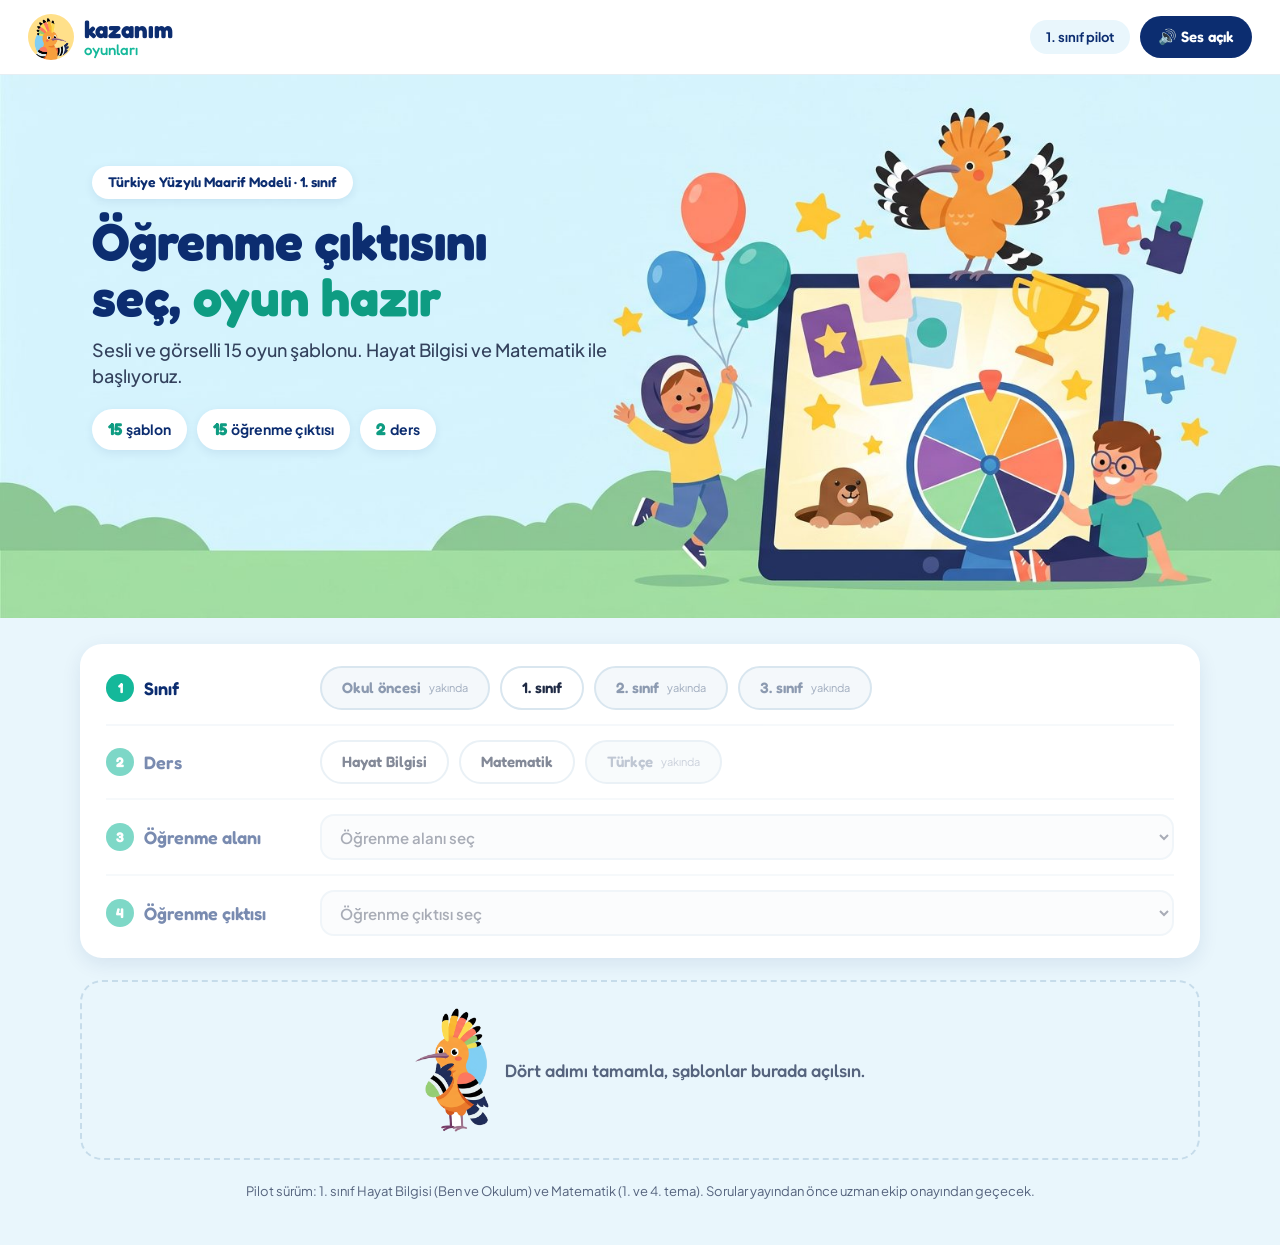
==== index.html @ e9b5f40d "Kazanım Oyunları: ilk sürüm (pilot) 1. sınıf Hayat Bilgisi ve Matematik, 15 oyun şablonu.  Co-Author" ====
<!DOCTYPE html>
<html lang="tr">
<head>
<meta charset="utf-8">
<meta name="viewport" content="width=device-width, initial-scale=1">
<title>Kazanım Oyunları</title>
<meta name="description" content="Türkiye Yüzyılı Maarif Modeli öğrenme çıktılarına göre sesli ve görselli ilkokul oyunları. Pilot sürüm.">
<link rel="preconnect" href="https://fonts.googleapis.com">
<link href="https://fonts.googleapis.com/css2?family=Fredoka:wght@500;600;700&family=Plus+Jakarta+Sans:wght@500;600;700&display=swap" rel="stylesheet">
<link rel="stylesheet" href="style.css">
</head>
<body>
<div id="app"></div>
<script src="assets.js"></script>
<script src="data.js"></script>
<script src="data-mat.js"></script>
<script src="data-extra.js"></script>
<script src="app.js"></script>
</body>
</html>
---- style.css ----
:root {
  /* Yerleşim: çivit mavisi kahraman bandı + dalga, üstüne binen beyaz seçim panosu, altında güneş sarısı oyun rafı.
     Oyun ekranı: her oyunun kendi çizilmiş sahnesi; kalın mürekkep çizgili, sert gölgeli karolar. */
  --ink: #1C1B4B;
  --indigo: #3B4BE8;
  --sun: #FFC933;
  --lime: #9BE14B;
  --coral: #FF5E5B;
  --teal: #12B5A6;
  --pink: #F45DA5;
  --orange: #FF9A2E;
  --skyb: #5CC8FF;
  --paper: #FFFDF6;
  --muted: #56557A;
  --ok: #2FB45A;
  --display: "Fredoka", "Baloo 2", "Trebuchet MS", sans-serif;
  --body: "Nunito", "Segoe UI", Roboto, Arial, sans-serif;
  --edge: 3px solid var(--ink);
  color-scheme: light;
}
* { box-sizing: border-box; }
html, body { height: 100%; margin: 0; }
body { background: var(--sun); color: var(--ink); font-family: var(--body); font-size: 17px; line-height: 1.45; -webkit-tap-highlight-color: transparent; }
#app { min-height: 100%; display: flex; flex-direction: column; }
button { font: inherit; color: inherit; cursor: pointer; border: 0; background: none; touch-action: manipulation; }
button:focus-visible, select:focus-visible { outline: 4px solid #fff; outline-offset: 2px; box-shadow: 0 0 0 8px var(--ink); }
h1, h2, h3 { font-family: var(--display); line-height: 1.1; margin: 0; text-wrap: balance; }
[hidden] { display: none !important; }

/* üst çubuk */
.top { display: flex; align-items: center; justify-content: space-between; gap: 12px; padding: 12px 20px; background: var(--indigo); color: #fff; flex-wrap: wrap; }
.brand { display: flex; align-items: center; gap: 10px; font-family: var(--display); font-weight: 700; font-size: 24px; }
.logo { display: grid; place-items: center; width: 42px; height: 42px; border-radius: 14px; background: var(--sun); color: var(--ink); font-size: 26px; border: var(--edge); box-shadow: var(--shadow); rotate: -6deg; }
.snd { background: #fff; color: var(--ink); padding: 8px 16px; border-radius: 999px; font-weight: 800; min-height: 44px; border: var(--edge); box-shadow: var(--shadow); }

/* kahraman bandı */
.hero { position: relative; background: var(--indigo); color: #fff; padding: 18px 20px 86px; display: flex; align-items: center; justify-content: center; gap: 28px; overflow: hidden;
  background-image: radial-gradient(circle at 8% 30%, rgba(255,255,255,.13) 0 26px, transparent 27px), radial-gradient(circle at 92% 22%, rgba(255,201,51,.5) 0 18px, transparent 19px), radial-gradient(circle at 78% 78%, rgba(155,225,75,.45) 0 12px, transparent 13px), radial-gradient(circle at 22% 82%, rgba(244,93,165,.5) 0 14px, transparent 15px); }
.hero::after { content: ""; position: absolute; left: 0; right: 0; bottom: -1px; height: 46px; background: var(--sun); -webkit-mask: radial-gradient(42px 46px at 42px 46px, #000 98%, transparent) 0 0 / 84px 100% repeat-x; mask: radial-gradient(42px 46px at 42px 46px, #000 98%, transparent) 0 0 / 84px 100% repeat-x; }
.herotext { max-width: 620px; }
.hero h1 { font-size: clamp(30px, 5.4vw, 54px); font-weight: 700; text-shadow: 0 4px 0 var(--ink); letter-spacing: .01em; }
.hero p { margin: 10px 0 0; font-size: 19px; font-weight: 700; opacity: .95; }
.mascot { width: 84px; flex: none; }
.mascot svg { display: block; width: 100%; height: auto; }
.mascot.big { width: clamp(110px, 16vw, 170px); animation: bob 2.6s ease-in-out infinite; }
.mascot.jump { width: 110px; animation: bob 0.9s ease-in-out infinite; }
@keyframes bob { 50% { transform: translateY(-10px) rotate(-3deg); } }

/* ana gövde */
.home { width: 100%; max-width: 1060px; margin: -62px auto 0; padding: 0 20px 44px; display: flex; flex-direction: column; gap: 30px; position: relative; }
.picker { background: var(--paper); border: var(--edge); border-radius: 26px; box-shadow: var(--shadow); padding: 6px 20px; }
.step { display: flex; gap: 14px; align-items: center; flex-wrap: wrap; padding: 14px 0; border-top: 3px dashed #E3DFCB; }
.step:first-child { border-top: 0; }
.step.locked { opacity: .4; }
.steplabel { font-family: var(--display); font-weight: 600; font-size: 20px; display: flex; align-items: center; gap: 10px; width: 200px; flex: none; }
.num { display: grid; place-items: center; width: 36px; height: 36px; border-radius: 50%; background: var(--sun); border: var(--edge); font-size: 19px; font-weight: 700; flex: none; }
.chips { display: flex; flex-wrap: wrap; gap: 10px; flex: 1; min-width: 220px; }
.chip { --c: #fff; display: inline-flex; flex-direction: column; align-items: center; justify-content: center; line-height: 1.1; min-height: 54px; padding: 8px 20px; border-radius: 16px; background: var(--c); border: var(--edge); box-shadow: var(--shadow); font-family: var(--display); font-weight: 600; font-size: 19px; transition: transform .08s, box-shadow .08s; }
.chips.grade .k0 { --c: #FFD3E6; } .chips.grade .k1 { --c: #FFE38A; } .chips.grade .k2 { --c: #C9F29B; } .chips.grade .k3 { --c: #B9E6FF; }
.chips.course .k0 { --c: #FFC7A8; } .chips.course .k1 { --c: #C9D0FF; } .chips.course .k2 { --c: #B6F0E9; }
.chip:not(:disabled):hover { transform: translateY(-2px); box-shadow: var(--shadow); }
.chip.on { background: var(--ink); color: #fff; transform: translateY(3px); box-shadow: var(--shadow); }
.chip.soon { background: #F1EEDF; color: var(--muted); border-style: dashed; box-shadow: none; }
.chip small { font-family: var(--body); font-size: 12px; font-weight: 800; opacity: .8; }
.chip:disabled { cursor: not-allowed; }
select { flex: 1; min-width: 240px; max-width: 100%; font: inherit; font-weight: 800; color: var(--ink); background: #fff; border: var(--edge); border-radius: 16px; padding: 10px 14px; min-height: 54px; box-shadow: var(--shadow); }
select:disabled { cursor: not-allowed; box-shadow: none; border-style: dashed; }

/* oyun rafı */
.gamesbox { position: relative; background: var(--paper); border: var(--edge); border-radius: 26px; box-shadow: var(--shadow); padding: 34px 20px 22px; display: flex; flex-direction: column; gap: 10px; scroll-margin-top: 28px; }
.ribbon { position: absolute; top: -22px; left: 50%; translate: -50% 0; background: var(--coral); color: #fff; font-family: var(--display); font-weight: 700; font-size: 24px; padding: 4px 34px; border: var(--edge); border-radius: 14px; box-shadow: var(--shadow); rotate: -2deg; white-space: nowrap; }
.gamesbox.empty { flex-direction: row; align-items: center; justify-content: center; gap: 16px; padding: 26px 20px; border-style: dashed; box-shadow: none; background: rgba(255,253,246,.6); font-family: var(--display); font-weight: 600; font-size: 21px; }
.gamesbox.empty p { margin: 0; }
.outhead { display: flex; align-items: center; gap: 10px; flex-wrap: wrap; }
.code { font-family: var(--display); font-weight: 600; background: var(--ink); color: #fff; padding: 2px 12px; border-radius: 10px; letter-spacing: .03em; }
.pill { font-size: 13px; font-weight: 800; padding: 4px 10px; border-radius: 999px; border: 2px solid var(--ink); }
.pill.uygun { background: #C9F29B; } .pill.kismen { background: #FFE38A; } .pill.degil { background: #FFC0BE; }
.meta { font-size: 14px; color: var(--muted); font-weight: 800; }
.outtitle { font-size: clamp(22px, 3.2vw, 30px); font-weight: 600; }
.note { margin: 0; color: var(--muted); font-size: 15px; font-weight: 600; }
.games { display: grid; grid-template-columns: repeat(auto-fit, minmax(250px, 1fr)); gap: 20px; margin-top: 10px; }
.game { --c: var(--skyb); text-align: left; background: #fff; border: var(--edge); border-radius: 22px; box-shadow: var(--shadow); overflow: hidden; display: flex; flex-direction: column; transition: transform .1s, box-shadow .1s; }
.game:not(:disabled):hover { transform: translateY(-4px) rotate(-1deg); box-shadow: var(--shadow); }
.game:not(:disabled):active { transform: translateY(4px); box-shadow: var(--shadow); }
.game:disabled { opacity: .45; cursor: not-allowed; }
.game.test { --c: #5CC8FF; } .game.kutu { --c: #B9A5FF; } .game.balon { --c: #AEE6FF; } .game.esle { --c: #9BE14B; } .game.hafiza { --c: #FFD3E6; } .game.grup { --c: #FFE38A; }
.gthumb { display: block; background: var(--c); border-bottom: var(--edge); padding: 14px 24px; background-image: radial-gradient(rgba(255,255,255,.45) 2px, transparent 3px); background-size: 18px 18px; }
.gthumb svg { display: block; width: 100%; height: auto; max-height: 130px; font-family: var(--display); }
.ginfo { display: grid; gap: 2px; padding: 12px 16px 4px; }
.gname { font-family: var(--display); font-weight: 700; font-size: 26px; }
.gdesc { color: var(--muted); font-size: 15px; font-weight: 600; }
.gstars { padding: 0 16px 12px; color: var(--orange); font-size: 26px; letter-spacing: 3px; -webkit-text-stroke: 1px var(--ink); }
.status { margin: 0; font-size: 14px; font-weight: 700; color: var(--ink); opacity: .75; text-align: center; }
.back { align-self: flex-start; font-weight: 800; padding: 8px 16px; border-radius: 999px; background: #fff; border: var(--edge); box-shadow: var(--shadow); min-height: 44px; }
.go { background: var(--coral); color: #fff; font-family: var(--display); font-weight: 700; font-size: 21px; padding: 10px 26px; border-radius: 18px; min-height: 56px; border: var(--edge); box-shadow: var(--shadow); }
.go:active { transform: translateY(4px); box-shadow: var(--shadow); }
.go.alt { background: #fff; color: var(--ink); }
.go.big { font-size: 30px; padding: 12px 46px; background: var(--lime); color: var(--ink); animation: pulse 1.4s ease-in-out infinite; }
@keyframes pulse { 50% { scale: 1.06; } }

/* sahne */
.play { flex: 1; display: flex; flex-direction: column; min-height: 100%; background: #BFE6FA; }
.playbar { display: flex; align-items: center; gap: 12px; padding: 10px 14px; flex-wrap: wrap; position: relative; z-index: 2; }
.ptitle { font-family: var(--display); font-weight: 700; font-size: 26px; flex: 1; color: #fff; text-shadow: 0 3px 0 var(--ink), 2px 0 0 var(--ink), -2px 0 0 var(--ink), 0 -2px 0 var(--ink); }
.dots { display: flex; gap: 6px; background: #fff; border: var(--edge); border-radius: 999px; padding: 6px 10px; }
.dots i { width: 16px; height: 16px; border-radius: 50%; background: #DDD9C6; border: 2px solid var(--ink); }
.dots i.ok { background: var(--lime); } .dots i.bad { background: var(--sun); }
.fs { font-size: 20px; padding: 6px 14px; }
.stage { flex: 1; width: 100%; max-width: 1000px; margin: 0 auto; padding: 10px 16px 28px; display: flex; flex-direction: column; gap: 18px; position: relative; z-index: 1; }
.lead { margin: 0; align-self: center; background: #fff; border: var(--edge); border-radius: 18px; box-shadow: var(--shadow); padding: 8px 22px; font-family: var(--display); font-weight: 600; font-size: clamp(21px, 3.2vw, 28px); text-align: center; }

/* sahne zeminleri */
.scene.test, .scene.kutu { background: #FFE9B8; background-image: linear-gradient(#F6C56F, #F6C56F), conic-gradient(from 150deg at 50% 0, var(--coral) 60deg, transparent 0), conic-gradient(from 150deg at 50% 0, var(--teal) 60deg, transparent 0), conic-gradient(from 150deg at 50% 0, var(--indigo) 60deg, transparent 0); background-size: 100% 86px, 120px 56px, 120px 56px, 120px 56px; background-position: bottom, 0 0, 40px 0, 80px 0; background-repeat: no-repeat, repeat-x, repeat-x, repeat-x; }
.scene.kutu { background-color: #E7DCFF; }
.scene.balon { background: linear-gradient(#7FD0FF, #D9F2FF 70%); }
.scene.esle { background-color: #DFF6D0; background-image: linear-gradient(rgba(28,27,75,.07) 2px, transparent 2px), linear-gradient(90deg, rgba(28,27,75,.07) 2px, transparent 2px); background-size: 34px 34px; }
.scene.hafiza { background-color: #C98B4E; background-image: repeating-linear-gradient(90deg, rgba(0,0,0,.08) 0 3px, transparent 3px 120px), repeating-linear-gradient(0deg, rgba(255,255,255,.06) 0 2px, transparent 2px 22px); }
.scene.grup { background: linear-gradient(#9FDCFF 0 46%, #8FD84A 46% 100%); }

/* başlangıç kartı */
.startcard, .end { margin: auto; background: var(--paper); border: var(--edge); border-radius: 30px; box-shadow: var(--shadow); padding: 26px 30px 30px; text-align: center; display: grid; gap: 10px; justify-items: center; max-width: 520px; width: 100%; }
.startcard .mascot { width: 120px; margin-top: -78px; animation: bob 2.2s ease-in-out infinite; }
.startcard { margin-top: auto; margin-bottom: auto; }
.startcard h2 { font-size: clamp(34px, 6vw, 48px); font-weight: 700; }
.startcard p { margin: 0 0 8px; font-size: 20px; font-weight: 700; color: var(--muted); }

/* soru */
.q { background: var(--paper); border: var(--edge); border-radius: 26px; box-shadow: var(--shadow); padding: 16px; display: grid; justify-items: center; gap: 8px; text-align: center; }
.q.slim { grid-template-columns: auto 1fr auto; align-items: center; text-align: left; justify-items: start; padding: 10px 16px; }
.q.slim .qe { font-size: 44px; }
.qe { font-size: clamp(60px, 11vw, 96px); line-height: 1; }
.q h2 { font-size: clamp(22px, 3.6vw, 34px); font-weight: 600; }
.listen { background: var(--sun); font-weight: 800; padding: 8px 20px; border-radius: 999px; min-height: 48px; border: var(--edge); box-shadow: var(--shadow); }
.opts { display: grid; grid-template-columns: repeat(auto-fit, minmax(200px, 1fr)); gap: 16px; }
.optw { position: relative; display: flex; }
.opt { flex: 1; background: #fff; border: var(--edge); box-shadow: var(--shadow); border-radius: 22px; padding: 16px 12px 18px; display: grid; justify-items: center; gap: 6px; min-height: 136px; align-content: center; transition: transform .08s, box-shadow .08s; }
.optw:nth-child(1) .opt { background: #FFE38A; } .optw:nth-child(2) .opt { background: #C9F29B; } .optw:nth-child(3) .opt { background: #B9E6FF; }
.opt:not(:disabled):active { transform: translateY(5px); box-shadow: var(--shadow); }
.oe { font-size: 54px; line-height: 1; }
.ot { font-family: var(--display); font-weight: 600; font-size: clamp(19px, 2.6vw, 24px); line-height: 1.2; text-align: center; }
.optw .opt.ok { background: var(--lime); animation: pop .4s; }
.optw .opt.bad { background: #E9E6DA; opacity: .5; box-shadow: none; border-style: dashed; }
@keyframes pop { 40% { scale: 1.08; } }
.ospk { position: absolute; top: 8px; right: 8px; width: 44px; height: 44px; border-radius: 50%; background: #fff; border: 2px solid var(--ink); font-size: 19px; }

/* kutular */
.boxes { display: grid; grid-template-columns: repeat(3, 1fr); gap: 18px; max-width: 600px; width: 100%; margin: 0 auto; }
.box { aspect-ratio: 1; border-radius: 22px; background: var(--orange); padding: 12%; border: var(--edge); box-shadow: var(--shadow); font-family: var(--display); font-weight: 700; font-size: clamp(38px, 8vw, 66px); color: var(--ink); position: relative; isolation: isolate; transition: transform .08s; }
.box::before { content: ""; position: absolute; inset: 11%; background: #fff; border-radius: 12px; border: 2px solid var(--ink); z-index: -1; }
.box:nth-child(6n+2) { background: var(--sun); } .box:nth-child(6n+3) { background: var(--lime); } .box:nth-child(6n+4) { background: var(--skyb); } .box:nth-child(6n+5) { background: var(--pink); } .box:nth-child(6n) { background: #B9A5FF; }
.box:not(:disabled):hover { transform: rotate(-3deg) scale(1.03); }
.box:disabled { box-shadow: none; transform: translateY(6px); cursor: default; filter: saturate(.5); }
.box.ok::before { background: var(--lime); } .box.bad::before { background: #E9E6DA; }
.boxpanel { display: flex; flex-direction: column; gap: 18px; }

/* balonlar */
.stage.balon { max-width: none; padding-bottom: 0; }
.sky { --travel: 800px; position: relative; flex: 1; min-height: 380px; overflow: hidden;
  background-image: radial-gradient(ellipse 60% 100% at 20% 100%, #7ACB45 99%, transparent), radial-gradient(ellipse 70% 100% at 80% 100%, #8FD84A 99%, transparent), radial-gradient(circle at 88% 16%, #FFD84D 0 34px, rgba(255,216,77,.35) 35px 52px, transparent 53px), radial-gradient(ellipse 70px 26px at 18% 22%, #fff 99%, transparent), radial-gradient(ellipse 46px 22px at 24% 17%, #fff 99%, transparent), radial-gradient(ellipse 80px 26px at 58% 34%, #fff 99%, transparent);
  background-size: 100% 110px, 100% 80px, 100% 100%, 100% 100%, 100% 100%, 100% 100%; background-position: bottom, bottom, 0 0, 0 0, 0 0, 0 0; background-repeat: no-repeat; }
.balloon { --c: var(--coral); position: absolute; bottom: -200px; width: min(28%, 190px); min-width: 120px; aspect-ratio: 5 / 6; border-radius: 50% 50% 50% 50% / 46% 46% 54% 54%; background: var(--c); border: var(--edge); color: #fff; display: grid; align-content: center; justify-items: center; gap: 2px; padding: 10px; box-shadow: inset -12px -14px 0 rgba(0,0,0,.14), inset 10px 10px 0 rgba(255,255,255,.22); animation: rise linear infinite; }
.balloon::after { content: ""; position: absolute; top: 100%; left: 50%; width: 3px; height: 50px; background: var(--ink); }
.balloon.c1 { --c: var(--coral); } .balloon.c2 { --c: var(--indigo); } .balloon.c3 { --c: var(--teal); }
.be { font-size: clamp(30px, 5vw, 44px); line-height: 1; }
.balloon .bt { font-family: var(--display); font-weight: 600; font-size: clamp(15px, 2.1vw, 20px); line-height: 1.1; text-align: center; text-shadow: 0 2px 0 rgba(0,0,0,.25); }
.balloon.pop { animation-play-state: paused; transition: scale .25s, opacity .25s; scale: 1.5; opacity: 0; }
.balloon.gone { animation-play-state: paused; transition: opacity .3s; opacity: .12; }
@keyframes rise { from { transform: translateY(0); } to { transform: translateY(calc(-1 * var(--travel))); } }

/* eşleştir */
.mgrid { display: grid; grid-template-columns: 1fr 1fr; gap: 26px; }
.mcol { display: grid; gap: 14px; align-content: start; }
.mcard { background: #fff; border: var(--edge); box-shadow: var(--shadow); border-radius: 18px; padding: 10px 14px; min-height: 74px; display: flex; align-items: center; gap: 12px; text-align: left; }
.mcol:last-child .mcard { background: #FFE38A; }
.me { font-size: 36px; line-height: 1; flex: none; }
.mt { font-family: var(--display); font-weight: 600; font-size: clamp(17px, 2.4vw, 22px); line-height: 1.15; }
.mcard.sel, .mcol:last-child .mcard.sel { background: var(--ink); color: #fff; transform: translateY(3px); box-shadow: var(--shadow); }
.mcard.ok, .mcol:last-child .mcard.ok { background: var(--lime); box-shadow: none; transform: translateY(6px); }
.shake { animation: shake .45s; }
@keyframes shake { 20%, 60% { transform: translateX(-8px); } 40%, 80% { transform: translateX(8px); } }

/* hafıza */
.mem { display: grid; grid-template-columns: repeat(4, 1fr); gap: 14px; }
.flip { aspect-ratio: 4 / 3; border-radius: 18px; position: relative; background: var(--pink); border: var(--edge); box-shadow: var(--shadow); color: #fff; background-image: radial-gradient(rgba(255,255,255,.3) 3px, transparent 4px); background-size: 22px 22px; }
.flip .front { font-family: var(--display); font-weight: 700; font-size: clamp(34px, 7vw, 56px); text-shadow: 0 3px 0 var(--ink); }
.flip .backface { display: none; position: absolute; inset: 0; padding: 6px; align-content: center; justify-items: center; gap: 2px; }
.flip.open { background: #fff; color: var(--ink); animation: pop .3s; }
.flip.open .front { display: none; }
.flip.open .backface { display: grid; }
.flip.ok { background: var(--lime); }
.flip .mt { text-align: center; font-size: clamp(14px, 2vw, 19px); }

/* grupla */
.gcardbox { flex: 1; display: grid; place-items: center; min-height: 190px; }
.gcard { background: #fff; border: var(--edge); box-shadow: var(--shadow); border-radius: 26px; padding: 18px 34px; display: grid; justify-items: center; gap: 6px; min-width: 240px; animation: pop .35s; rotate: -2deg; }
.gcard .me { font-size: clamp(64px, 12vw, 96px); }
.gcard .mt { font-size: clamp(24px, 4vw, 34px); text-align: center; }
.baskets { display: grid; grid-template-columns: 1fr 1fr; gap: 18px; }
.basket { border-radius: 20px 20px 46px 46px; padding: 18px 12px; min-height: 136px; display: grid; justify-items: center; align-content: center; gap: 4px; color: #fff; background: var(--teal); border: var(--edge); box-shadow: var(--shadow); background-image: repeating-linear-gradient(90deg, rgba(0,0,0,.1) 0 4px, transparent 4px 26px); }
.basket.b1 { background-color: var(--orange); }
.basket .be { font-size: 46px; }
.basket .bt { font-family: var(--display); font-weight: 700; font-size: clamp(19px, 3vw, 26px); text-align: center; line-height: 1.1; text-shadow: 0 2px 0 rgba(0,0,0,.3); }
.basket.hit { scale: 1.06; transition: scale .2s; }

/* bitiş */
.bigstars { font-size: clamp(56px, 12vw, 84px); color: var(--sun); letter-spacing: 6px; line-height: 1; -webkit-text-stroke: 3px var(--ink); }
.end h2 { font-size: 40px; font-weight: 700; }
.end p { margin: 0; color: var(--muted); font-weight: 800; }
.endbtns { display: flex; gap: 14px; flex-wrap: wrap; justify-content: center; margin-top: 10px; }
.confetti { position: fixed; inset: 0; width: 100%; height: 100%; pointer-events: none; z-index: 50; }

@media (max-width: 620px) {
  .steplabel { width: 100%; }
  .mgrid { gap: 12px; }
  .mem { grid-template-columns: repeat(3, 1fr); }
  .q.slim { grid-template-columns: 1fr; justify-items: center; text-align: center; }
  .hero .mascot.big { display: none; }
  .gamesbox.empty { flex-direction: column; text-align: center; }
}
@media (prefers-reduced-motion: reduce) {
  .sky { display: flex; gap: 12px; align-items: center; justify-content: center; flex-wrap: wrap; padding: 16px; }
  .balloon { position: static; animation: none; }
  .balloon::after { display: none; }
  .shake, .mascot, .go.big, .gcard, .flip.open, .opt.ok { animation: none !important; }
}

/* çokluk ve işlem görselleri */
.qe.many { font-size: clamp(26px, 4.6vw, 42px); line-height: 1.25; white-space: pre-line; letter-spacing: 3px; max-width: 100%; }
.qe.expr { font-family: var(--display); font-weight: 700; font-size: clamp(38px, 7vw, 64px); white-space: pre-line; background: #fff; border: var(--edge); border-radius: 18px; padding: 4px 22px; }
.q.slim .qe.many { font-size: 24px; letter-spacing: 1px; }
.q.slim .qe.expr { font-size: 32px; padding: 2px 14px; }
.ot.big, .bt.big { font-size: clamp(40px, 7vw, 60px) !important; font-weight: 700; }
.mt { white-space: pre-line; }
.game.cark { --c: #FFD3E6; } .game.dy { --c: #C9F29B; } .game.yarisma { --c: #B9A5FF; } .game.bul { --c: #FFE38A; } .game.kart { --c: #B9E6FF; } .game.kostebek { --c: #A9E37A; }

/* yeni sahneler */
.scene.cark { background: radial-gradient(circle at 50% 46%, #FFE9B8 0 38%, #FFD27A 39% 100%); }
.scene.dy { background-color: #D7F5FF; background-image: radial-gradient(rgba(28,27,75,.08) 3px, transparent 4px); background-size: 30px 30px; }
.scene.yarisma { background: radial-gradient(ellipse 60% 70% at 20% 0, rgba(255,255,255,.28), transparent 70%), radial-gradient(ellipse 60% 70% at 80% 0, rgba(255,201,51,.3), transparent 70%), #2A2F9E; }
.scene.bul { background-color: #FFF1C4; background-image: linear-gradient(rgba(28,27,75,.06) 2px, transparent 2px), linear-gradient(90deg, rgba(28,27,75,.06) 2px, transparent 2px); background-size: 34px 34px; }
.scene.kart { background-color: #C98B4E; background-image: repeating-linear-gradient(90deg, rgba(0,0,0,.08) 0 3px, transparent 3px 120px); }
.scene.kostebek { background: linear-gradient(#9FDCFF 0 22%, #8FD84A 22% 100%); }

/* çarkıfelek */
.wheelbox { margin: auto; display: grid; justify-items: center; gap: 18px; position: relative; }
.wheel { width: min(64vw, 380px); aspect-ratio: 1; border-radius: 50%; border: 6px solid var(--ink); box-shadow: var(--shadow); position: relative; transition: transform 2.6s cubic-bezier(.17,.67,.2,1); }
.wheel::after { content: ""; position: absolute; inset: 42%; border-radius: 50%; background: #fff; border: var(--edge); }
.wnum { position: absolute; inset: 0; display: grid; place-items: center; font-family: var(--display); font-weight: 700; font-size: clamp(26px, 5vw, 40px); color: var(--ink); }
.wnum.used { opacity: .25; }
.wpointer { width: 0; height: 0; border-left: 18px solid transparent; border-right: 18px solid transparent; border-top: 34px solid var(--ink); margin-bottom: -26px; position: relative; z-index: 2; }

/* doğru yanlış ve bilgi kartları */
.claim { align-self: center; background: #fff; border: var(--edge); box-shadow: var(--shadow); border-radius: 24px; padding: 14px 40px; display: grid; justify-items: center; gap: 4px; min-width: 220px; }
.claim.ok { background: var(--lime); } .claim.bad { background: #FFC0BE; }
.tfrow { display: grid; grid-template-columns: 1fr 1fr; gap: 18px; max-width: 640px; width: 100%; margin: 0 auto; }
.tf { min-height: 96px; border-radius: 24px; border: var(--edge); box-shadow: var(--shadow); font-family: var(--display); font-weight: 700; font-size: clamp(24px, 4vw, 34px); color: var(--ink); }
.tf.yes { background: var(--lime); } .tf.no { background: #FF8A87; }
.tf:active { transform: translateY(5px); box-shadow: var(--shadow); }
.tf.hit { scale: 1.06; transition: scale .2s; }
.bigcard { align-self: center; width: min(100%, 460px); min-height: 250px; background: #fff; border: var(--edge); box-shadow: var(--shadow); border-radius: 28px; padding: 20px; display: grid; align-content: center; justify-items: center; gap: 10px; rotate: -1.5deg; }
.bigcard.back { background: #FFE38A; rotate: 1.5deg; }
.cardface { display: grid; justify-items: center; gap: 6px; }
.cardface .me { font-size: 80px; }
.cardface .mt { font-size: clamp(28px, 5vw, 44px); text-align: center; }
.fliphint { font-size: 14px; font-weight: 800; color: var(--muted); }

/* yarışma */
.hud { display: flex; align-items: center; gap: 14px; background: #fff; border: var(--edge); border-radius: 999px; box-shadow: var(--shadow); padding: 8px 18px; }
.lives { color: var(--coral); font-size: 26px; letter-spacing: 3px; }
.points { font-family: var(--display); font-weight: 700; font-size: 20px; white-space: nowrap; }
.timer { flex: 1; height: 18px; border-radius: 999px; background: #E9E6DA; border: 2px solid var(--ink); overflow: hidden; }
.timer i { display: block; height: 100%; background: var(--teal); transition: width 1s linear; }

/* eşini bul */
.findprompt { display: grid; place-items: center; min-height: 150px; }
.findprompt .gcard { padding: 12px 30px; }
.findprompt .gcard .me { font-size: 60px; }
.findgrid { display: grid; grid-template-columns: repeat(3, 1fr); gap: 14px; }
.mcard.tile { flex-direction: column; justify-content: center; text-align: center; min-height: 110px; background: #fff; }
.mcard.tile.ok { visibility: hidden; }

/* köstebek */
.field { display: grid; grid-template-columns: repeat(3, 1fr); gap: 18px 14px; flex: 1; align-content: center; }
.hole { position: relative; height: 170px; display: flex; align-items: flex-end; justify-content: center; }
.dirt { position: absolute; left: 6%; right: 6%; bottom: 0; height: 40px; border-radius: 50%; background: #6B4A2B; border: var(--edge); }
.mole { position: relative; z-index: 1; margin-bottom: 14px; width: 88%; min-height: 120px; background: #C9935E; border: var(--edge); border-radius: 60px 60px 18px 18px; display: grid; align-content: center; justify-items: center; gap: 2px; padding: 8px; animation: popup .3s; color: var(--ink); }
.mole .me { font-size: 38px; }
.mole .mt { font-size: clamp(15px, 2.2vw, 20px); text-align: center; background: #fff; border-radius: 10px; padding: 2px 8px; border: 2px solid var(--ink); }
.mole.hit { background: var(--lime); scale: .85; transition: scale .2s; }
.mole.miss { background: #FF8A87; }
@keyframes popup { from { transform: translateY(70%); opacity: 0; } }
@media (max-width: 620px) { .findgrid { grid-template-columns: repeat(2, 1fr); } .hole { height: 140px; } }

.mole .mt { font-size: clamp(18px, 2.8vw, 26px); }
.mcard.tile .mt, .findprompt .mt { font-size: clamp(20px, 3vw, 28px); }

/* sırala, labirent, uçan meyve */
.game.sirala { --c: #C9D0FF; } .game.labirent { --c: #B6F0C0; } .game.meyve { --c: #FFD9A8; }
.scene.sirala { background-color: #E4E7FF; background-image: linear-gradient(rgba(28,27,75,.06) 2px, transparent 2px), linear-gradient(90deg, rgba(28,27,75,.06) 2px, transparent 2px); background-size: 34px 34px; }
.scene.labirent { background-color: #2F8C45; background-image: radial-gradient(rgba(255,255,255,.12) 5px, transparent 6px), radial-gradient(rgba(0,0,0,.1) 5px, transparent 6px); background-size: 34px 34px; background-position: 0 0, 17px 17px; }
.scene.meyve { background: linear-gradient(#8FD6FF, #E3F6FF 78%, #8FD84A 78%); }
.slots { display: flex; gap: 12px; justify-content: center; flex-wrap: wrap; }
.slot { position: relative; flex: 1 1 120px; max-width: 190px; min-height: 120px; border: 3px dashed var(--ink); border-radius: 18px; background: rgba(255,255,255,.55); display: grid; place-items: center; padding: 8px; }
.slot.full { border-style: solid; background: var(--lime); box-shadow: var(--shadow); }
.slotnum { position: absolute; top: -14px; left: 50%; translate: -50% 0; width: 30px; height: 30px; border-radius: 50%; background: var(--sun); border: var(--edge); display: grid; place-items: center; font-family: var(--display); font-weight: 700; font-size: 16px; }
.placed { display: grid; justify-items: center; gap: 2px; animation: pop .3s; }
.placed .mt { text-align: center; font-size: clamp(18px, 2.8vw, 26px); }
.pool { display: flex; gap: 14px; justify-content: center; flex-wrap: wrap; margin-top: 10px; }
.pool .tile { flex: 1 1 130px; max-width: 200px; }
.hint { margin: 0; text-align: center; color: #fff; font-weight: 800; text-shadow: 0 2px 0 var(--ink); }
.maze { position: relative; display: grid; grid-template-columns: repeat(7, 1fr); grid-template-rows: repeat(5, 1fr); aspect-ratio: 7 / 5; width: min(100%, 88vh); margin: 0 auto; background: #F3E7B8; border: var(--edge); border-radius: 20px; box-shadow: var(--shadow); overflow: hidden; }
.mz { min-width: 0; min-height: 0; padding: 2px; display: grid; place-content: center; justify-items: center; border: 1px solid rgba(28,27,75,.07); border-radius: 0; overflow: hidden; }
.mz.wall { background: #3E9B4F; background-image: radial-gradient(rgba(255,255,255,.2) 4px, transparent 5px); background-size: 20px 20px; cursor: default; border-radius: 14px; margin: 3px; border: var(--edge); }
.mz.ans { background: #fff; border: var(--edge); border-radius: 14px; margin: 4px; }
.mz.ans.ok { background: var(--lime); } .mz.ans.gone { opacity: .2; border-style: dashed; }
.mz .me { font-size: clamp(20px, 3.6vw, 34px); }
.mz .mt { font-size: clamp(11px, 1.7vw, 16px); text-align: center; line-height: 1.05; }
.mz .mt.big { font-size: clamp(24px, 4.4vw, 40px) !important; }
.mzp, .mzg { position: absolute; width: calc(100% / 7); height: 20%; display: grid; place-items: center; pointer-events: none; transition: left .2s linear, top .2s linear; z-index: 2; }
.mzp svg { width: 78%; height: auto; }
.mzg { font-size: clamp(26px, 5vw, 46px); transition-duration: .5s; }
.stage.meyve { max-width: none; padding-bottom: 0; }
.air { --travel: 1200px; position: relative; flex: 1; min-height: 400px; overflow: hidden; }
.fruit { position: absolute; left: -230px; width: 200px; display: grid; justify-items: center; animation: fly linear infinite; }
.fr { font-size: 74px; line-height: 1; margin-bottom: -16px; filter: drop-shadow(0 4px 0 rgba(28,27,75,.25)); }
.plate { background: #fff; border: var(--edge); border-radius: 16px; box-shadow: var(--shadow); padding: 6px 12px; display: grid; justify-items: center; min-width: 120px; color: var(--ink); }
.plate .bt { font-family: var(--display); font-weight: 600; font-size: 18px; text-align: center; line-height: 1.1; text-shadow: none; }
.plate .be { font-size: 30px; }
.fruit.pop { animation-play-state: paused; transition: scale .25s, opacity .25s; scale: 1.4; opacity: 0; }
.fruit.gone { animation-play-state: paused; transition: opacity .3s; opacity: .15; }
@keyframes fly { from { transform: translateX(0); } to { transform: translateX(var(--travel)); } }
@media (prefers-reduced-motion: reduce) { .air { display: flex; gap: 14px; align-items: center; justify-content: center; flex-wrap: wrap; } .fruit { position: static; animation: none; } }

.maze { width: min(100%, 92vh); }
.mz .mt { max-width: 100%; overflow-wrap: anywhere; font-size: clamp(11px, 1.6vw, 15px); }
.mz.ans { overflow: visible; }

/* ============ sade görünüm ============ */
:root {
  /* Yerleşim: beyaz üst çubuk, açık mavi zemin, ince çizgili beyaz paneller.
     Oyun ekranı: solda çerçeveli oyun, sağda şablon değiştirme listesi. */
  --ink: #22303F; --muted: #5F7081; --line: #D3DDE6; --blue: #1A8FD6; --bg: #EAF3FA;
  --edge: 1px solid var(--line); --shadow: 0 1px 2px rgba(20, 40, 60, .08);
  --display: "Source Sans 3", "Segoe UI", Roboto, Arial, sans-serif; --body: "Source Sans 3", "Segoe UI", Roboto, Arial, sans-serif;
}
body { background: var(--bg); font-size: 16px; }
button:focus-visible, select:focus-visible { outline: 3px solid var(--blue); outline-offset: 2px; box-shadow: none; }
.top { background: #fff; color: var(--ink); border-bottom: 1px solid var(--line); padding: 10px 24px; }
.brand { font-weight: 700; font-size: 21px; }
.logo { rotate: 0deg; background: var(--blue); color: #fff; border: 0; box-shadow: none; border-radius: 5px; width: 30px; height: 30px; font-size: 19px; }
.snd { border: 1px solid var(--line); box-shadow: none; border-radius: 4px; font-weight: 600; font-size: 14px; padding: 6px 12px; min-height: 36px; }
.hero { background: none; color: var(--ink); padding: 30px 20px 4px; justify-content: flex-start; max-width: 1060px; margin: 0 auto; width: 100%; overflow: visible; }
.hero::after { display: none; }
.hero h1 { text-shadow: none; font-size: clamp(26px, 3.4vw, 34px); font-weight: 700; letter-spacing: 0; }
.hero p { font-weight: 400; font-size: 17px; color: var(--muted); margin-top: 6px; opacity: 1; }
.home { margin-top: 14px; gap: 18px; }
.picker, .gamesbox { border-radius: 6px; background: #fff; }
.picker { padding: 4px 20px; }
.step { border-top: 1px solid #EDF1F5; padding: 12px 0; }
.steplabel { font-size: 16px; font-weight: 600; width: 180px; }
.num { width: 24px; height: 24px; font-size: 13px; font-weight: 700; background: var(--bg); border: 1px solid var(--line); color: var(--blue); }
.picker .chip { background: #fff; border: 1px solid var(--line); border-radius: 4px; box-shadow: none; min-height: 40px; font-size: 15px; font-weight: 600; flex-direction: row; gap: 8px; padding: 6px 16px; transform: none; }
.picker .chip:not(:disabled):hover { transform: none; box-shadow: none; border-color: var(--blue); color: var(--blue); }
.picker .chip.on, .picker .chip.on:hover { background: var(--blue); border-color: var(--blue); color: #fff; }
.picker .chip.soon { background: #F6F8FA; border-style: solid; color: #97A5B3; }
.chip small { font-size: 11px; font-weight: 400; }
select { border-radius: 4px; box-shadow: none; min-height: 40px; font-weight: 400; font-size: 15px; padding: 6px 10px; }
select:disabled { border-style: solid; background: #F6F8FA; }
.gamesbox { padding: 18px 20px 20px; gap: 8px; }
.ribbon { position: static; translate: none; rotate: 0deg; background: none; color: var(--ink); border: 0; box-shadow: none; padding: 0; font-size: 20px; font-weight: 700; align-self: flex-start; order: 5; margin-top: 10px; }
.gamesbox .games { order: 6; margin-top: 4px; }
.gamesbox.empty { border-style: dashed; background: transparent; font-size: 16px; font-weight: 400; color: var(--muted); }
.code { background: #EEF2F6; color: var(--ink); border-radius: 3px; font-size: 14px; letter-spacing: 0; }
.pill { border: 0; font-weight: 600; font-size: 12px; border-radius: 3px; }
.pill.uygun { background: #DDF3E4; color: #1B6B3A; } .pill.kismen { background: #FFF1CC; color: #7A5200; }
.meta { font-weight: 400; font-size: 13px; }
.outtitle { font-size: 21px; font-weight: 700; }
.note { font-weight: 400; font-size: 14px; }
.games { grid-template-columns: repeat(auto-fill, minmax(168px, 1fr)); gap: 16px; }
.game, .gamesbox .game { background: #fff; border-radius: 4px; box-shadow: none; }
.game:not(:disabled):hover { transform: none; box-shadow: 0 2px 8px rgba(20, 40, 60, .12); border-color: var(--blue); }
.game:not(:disabled):active { transform: none; }
.gthumb { background-image: none; padding: 12px 22px; border-bottom: 1px solid var(--line); }
.gthumb svg { max-height: 86px; }
.ginfo { padding: 10px 12px 2px; }
.gname { font-size: 16px; font-weight: 700; color: var(--blue); }
.gdesc { font-size: 13px; font-weight: 400; line-height: 1.3; }
.gstars { font-size: 14px; letter-spacing: 1px; -webkit-text-stroke: 0; color: #E9A100; padding: 0 12px 10px; }
.status { text-align: left; font-size: 13px; font-weight: 400; color: var(--muted); opacity: 1; }
.back { border-radius: 4px; box-shadow: none; font-weight: 600; font-size: 14px; min-height: 36px; padding: 6px 12px; }
.go { border-radius: 4px; background: var(--blue); border: 0; box-shadow: none; font-size: 17px; font-weight: 600; min-height: 44px; padding: 8px 22px; }
.go:active { transform: none; box-shadow: none; }
.go.alt { background: #fff; border: 1px solid var(--line); }
.go.big { animation: none; background: var(--blue); color: #fff; font-size: 22px; padding: 10px 44px; min-height: 54px; }

/* oyun ekranı */
.play { background: var(--bg); }
.playbar { background: #fff; border-bottom: 1px solid var(--line); padding: 8px 20px; }
.ptitle { color: var(--ink); text-shadow: none; font-size: 19px; font-weight: 700; }
.dots { border: 0; padding: 0; background: none; }
.dots i { width: 12px; height: 12px; border: 0; background: #D3DDE6; }
.dots i.ok { background: #2FB45A; } .dots i.bad { background: #F0B429; }
.fs { font-size: 16px; }
.playwrap { flex: 1; width: 100%; max-width: 1280px; margin: 0 auto; padding: 16px 20px 24px; display: grid; grid-template-columns: minmax(0, 1fr) 232px; gap: 16px; align-items: start; }
.frame { --ink: #22303F; --edge: 2px solid #22303F; --shadow: 0 3px 0 rgba(34, 48, 63, .22); min-height: min(74vh, 640px); display: flex; flex-direction: column; border: 1px solid var(--line); border-radius: 6px; overflow: hidden; position: relative; }
.frame .stage { padding-top: 18px; }
.switch { background: #fff; border: 1px solid var(--line); border-radius: 6px; padding: 12px; }
.switch h3 { font-size: 16px; font-weight: 700; margin: 2px 4px 10px; }
.swlist { display: grid; gap: 4px; }
.sw { display: flex; align-items: center; gap: 10px; padding: 5px 6px; border-radius: 4px; font-size: 14px; font-weight: 600; text-align: left; color: var(--ink); }
.sw:hover:not(:disabled) { background: var(--bg); }
.sw.on { background: var(--blue); color: #fff; }
.sw:disabled { opacity: .35; cursor: not-allowed; }
.sw .gthumb { width: 46px; flex: none; padding: 3px 5px; border: 1px solid var(--line); border-radius: 3px; background: #F1F6FA; }
.sw .gthumb svg { max-height: 30px; }
.startcard, .end { border-radius: 8px; padding: 26px 30px; box-shadow: 0 6px 24px rgba(20, 40, 60, .18); border: 0; background: #fff; }
.startcard h2 { font-size: 32px; } .startcard p { font-size: 17px; font-weight: 400; }
.end h2 { font-size: 30px; } .end p { font-weight: 600; }
.bigstars { -webkit-text-stroke: 0; color: #F0B429; font-size: clamp(48px, 9vw, 68px); }
.lead { border-radius: 6px; font-size: clamp(18px, 2.6vw, 23px); font-weight: 600; padding: 6px 18px; }
.q, .opt, .mcard, .gcard, .claim, .bigcard, .plate, .hud, .slot, .tf, .box, .flip, .basket, .mole { border-radius: 10px; }
.q h2 { font-weight: 700; font-size: clamp(20px, 3vw, 28px); }
.listen, .ospk { border-radius: 4px; box-shadow: none; border-width: 1px; font-weight: 600; }
.ospk { border-radius: 50%; }
.ot, .mt, .bt { font-weight: 600; }
.flip .front { text-shadow: none; }
.balloon { border-radius: 50% 50% 50% 50% / 46% 46% 54% 54%; }
.gcard, .bigcard { rotate: 0deg; } .bigcard.back { rotate: 0deg; }
.box:not(:disabled):hover { transform: none; }
.hint { color: var(--ink); text-shadow: none; font-weight: 600; background: rgba(255,255,255,.85); align-self: center; padding: 2px 12px; border-radius: 4px; }
.scene.test, .scene.kutu { background-image: linear-gradient(#F6C56F, #F6C56F); background-size: 100% 70px; background-position: bottom; background-repeat: no-repeat; }
@media (max-width: 900px) {
  .playwrap { grid-template-columns: 1fr; }
  .swlist { grid-auto-flow: column; grid-auto-columns: max-content; overflow-x: auto; }
}

.frame .maze { width: min(100%, 66vh); }
.step.locked { opacity: .55; }

/* ============ yumuşak, çocuk dostu görünüm ============ */
:root {
  /* Yerleşim: beyaz üst çubuk, beyaz zeminli kahraman bölümünde lacivert başlık ve altta yumuşak tepeler,
     uçuk mavi gövde üzerinde büyük köşeli beyaz kartlar. Oyun ekranı: solda çerçeveli oyun, sağda şablon listesi. */
  --ink: #1F2A44; --navy: #0C2D70; --muted: #55637D; --line: #D9E6EF; --blue: #0C2D70; --teal: #14B89A; --bg: #E9F6FC; --sun: #FFC83D; --coral: #F2675A;
  --edge: 2px solid var(--line); --shadow: 0 6px 20px rgba(12, 45, 112, .09);
  --display: "Fredoka", "Trebuchet MS", "Segoe UI", sans-serif; --body: "Plus Jakarta Sans", "Segoe UI", Roboto, Arial, sans-serif;
}
body { background: var(--bg); color: var(--ink); }
button:focus-visible, select:focus-visible { outline: 3px solid var(--teal); }
.top { border-bottom: 1px solid #E6EEF3; padding: 14px 28px; }
.brand { font-family: var(--display); font-weight: 600; font-size: 23px; color: var(--navy); }
.logo { background: var(--teal); border-radius: 10px; width: 34px; height: 34px; font-family: var(--display); font-weight: 700; }
.snd { background: var(--navy); color: #fff; border: 0; border-radius: 12px; font-family: var(--display); font-weight: 600; font-size: 15px; padding: 8px 18px; min-height: 42px; }
.hero { position: relative; background: #fff; max-width: none; padding: 46px 28px 150px; justify-content: center; gap: 48px; overflow: hidden;
  background-image: radial-gradient(ellipse 90px 30px at 62% 34px, #D8F1EA 99%, transparent), radial-gradient(ellipse 54px 24px at 58% 22px, #D8F1EA 99%, transparent), radial-gradient(ellipse 80px 26px at 12% 60px, #E3F3FB 99%, transparent); background-repeat: no-repeat; }
.herotext { max-width: 640px; position: relative; z-index: 1; }
.hero h1 { font-family: var(--display); font-weight: 700; font-size: clamp(32px, 5vw, 52px); color: var(--navy); line-height: 1.08; }
.hero p { font-size: 18px; color: #33415C; margin-top: 12px; max-width: 46ch; }
.hills { position: absolute; left: 0; right: 0; bottom: -1px; height: 130px; }
.hills svg { position: absolute; inset: 0; width: 100%; height: 100%; display: block; }
.hero .mascot.big { display: block; width: clamp(110px, 13vw, 160px); position: relative; z-index: 1; margin-bottom: -40px; animation: bob 3s ease-in-out infinite; }
.home { margin-top: 26px; gap: 22px; }
.picker, .gamesbox { border: 0; border-radius: 22px; }
.picker { padding: 8px 26px; }
.step { border-top: 2px solid #EEF4F8; padding: 14px 0; }
.steplabel { font-family: var(--display); font-weight: 600; font-size: 18px; color: var(--navy); width: 200px; }
.num { width: 28px; height: 28px; font-size: 14px; background: var(--teal); border: 0; color: #fff; font-family: var(--display); }
.picker .chip { border: 2px solid var(--line); border-radius: 999px; font-weight: 600; min-height: 44px; padding: 6px 20px; font-size: 15px; }
.picker .chip:not(:disabled):hover { border-color: var(--teal); color: var(--navy); }
.picker .chip.on, .picker .chip.on:hover { background: var(--navy); border-color: var(--navy); color: #fff; }
.picker .chip.soon { background: #F4F8FB; color: #8C9AB0; }
select { border: 2px solid var(--line); border-radius: 14px; min-height: 46px; font-weight: 600; padding: 8px 14px; }
.gamesbox { position: relative; padding: 24px 26px 28px; }
.gamesbox::before { content: ""; position: absolute; right: 34px; top: 26px; width: 18px; height: 18px; border-radius: 50%; background: var(--teal); box-shadow: 34px 14px 0 -3px var(--sun), -30px 6px 0 -5px var(--coral); }
.gamesbox.empty::before { display: none; }
.gamesbox.empty { border: 2px dashed #C6DCEA; font-family: var(--display); font-weight: 500; font-size: 18px; }
.code { background: var(--bg); color: var(--navy); border-radius: 8px; font-family: var(--display); font-weight: 600; padding: 3px 12px; }
.pill { border-radius: 999px; padding: 4px 12px; }
.outtitle { font-family: var(--display); font-weight: 600; font-size: 23px; color: var(--navy); }
.note { font-size: 15px; }
.ribbon { font-family: var(--display); font-weight: 700; font-size: 26px; color: var(--navy); margin-top: 16px; }
.games { grid-template-columns: repeat(auto-fill, minmax(190px, 1fr)); gap: 20px; }
.game, .gamesbox .game { border: 0; border-radius: 20px; box-shadow: 0 4px 14px rgba(12, 45, 112, .1); transition: transform .12s, box-shadow .12s; }
.game:not(:disabled):hover { transform: translateY(-4px); box-shadow: 0 10px 24px rgba(12, 45, 112, .16); }
.gthumb { border-bottom: 0; margin: 10px 10px 0; border-radius: 14px; padding: 14px 22px; }
.gthumb svg { max-height: 96px; }
.ginfo { padding: 12px 16px 2px; }
.gname { font-family: var(--display); font-weight: 600; font-size: 19px; color: var(--navy); }
.gdesc { font-size: 14px; }
.gstars { padding: 2px 16px 14px; color: var(--sun); font-size: 16px; }
.status { text-align: center; }
.go { border-radius: 14px; background: var(--navy); font-family: var(--display); font-weight: 600; }
.go.alt { border: 2px solid var(--line); color: var(--navy); }
.go.big { background: var(--teal); border-radius: 16px; font-size: 24px; }
.back { border: 2px solid var(--line); border-radius: 12px; font-family: var(--display); font-weight: 600; color: var(--navy); }
.play { background: var(--bg); }
.playbar { border-bottom: 1px solid #E6EEF3; padding: 10px 24px; }
.ptitle { font-family: var(--display); font-weight: 600; font-size: 22px; color: var(--navy); }
.frame { border: 0; border-radius: 22px; box-shadow: var(--shadow); --ink: #0C2D70; --edge: 2px solid #0C2D70; --shadow: 0 4px 0 rgba(12, 45, 112, .22); }
.switch { border: 0; border-radius: 22px; box-shadow: var(--shadow); padding: 16px 14px; }
.switch h3 { font-family: var(--display); font-weight: 600; font-size: 18px; color: var(--navy); }
.sw { border-radius: 12px; font-weight: 600; padding: 6px 8px; }
.sw.on { background: var(--navy); }
.sw .gthumb { margin: 0; border-radius: 8px; border: 0; }
.startcard, .end { border-radius: 26px; box-shadow: 0 10px 30px rgba(12, 45, 112, .16); }
.startcard h2, .end h2 { font-family: var(--display); font-weight: 700; color: var(--navy); }
.lead { border-radius: 14px; font-weight: 600; }
.q, .opt, .mcard, .gcard, .claim, .bigcard, .plate, .slot, .tf, .box, .flip, .basket { border-radius: 18px; }
.hud { border-radius: 999px; }
.q h2 { font-weight: 600; color: var(--navy); }
.listen { border-radius: 999px; }
.scene.test, .scene.kutu { background-image: none; }
@media (max-width: 620px) { .hero { padding-bottom: 120px; } .hero .mascot.big { display: none; } .steplabel { width: 100%; } }

/* ============ yumuşak görünüm + yeni görseller ============ */
.top { position: sticky; top: 0; z-index: 20; background: #fff; }
.logo { width: 46px; height: 46px; border-radius: 50%; background: #FFE08A var(--art-logo) center 4px / 78% no-repeat; }
.wm { display: flex; flex-direction: column; line-height: 1; }
.wm b { font-family: var(--display); font-weight: 700; font-size: 24px; color: var(--navy); }
.wm i { font-style: normal; font-family: var(--display); font-weight: 500; font-size: 15px; color: var(--teal); }
.topnav { display: flex; align-items: center; gap: 10px; }
.tag { font-size: 13px; font-weight: 700; color: var(--navy); background: var(--bg); padding: 8px 16px; border-radius: 999px; }
.snd { border-radius: 999px; }
.band, .sect { display: none; }
.hero { display: block; padding: 0; background: #D5F3FD var(--art-hero) right bottom / cover no-repeat; }
.heroin { max-width: 1160px; margin: 0 auto; padding: clamp(28px, 5vw, 60px) clamp(16px, 4vw, 32px) clamp(44px, 7vw, 96px); min-height: clamp(260px, 30vw, 400px); display: flex; align-items: center; }
.herotext { max-width: 520px; }
.kicker { display: inline-block; font-family: var(--display); font-size: 14px; font-weight: 600; color: var(--navy); background: #fff; padding: 6px 16px; border-radius: 999px; margin-bottom: 14px; box-shadow: 0 3px 10px rgba(12,45,112,.08); }
.hero h1 em { font-style: normal; color: #0E9C82; white-space: nowrap; }
.hero p { font-weight: 500; max-width: 42ch; }
.herostats { display: flex; flex-wrap: wrap; gap: 10px; margin-top: 20px; }
.herostats span { background: #fff; border-radius: 999px; padding: 8px 16px; font-size: 14px; font-weight: 700; color: var(--navy); box-shadow: 0 3px 10px rgba(12,45,112,.08); }
.herostats b { font-family: var(--display); color: #0E9C82; font-size: 17px; margin-right: 2px; }
@media (max-width: 820px) { .hero { background-size: auto 62%; background-position: right -120px bottom; } .heroin { padding-bottom: 46vw; } }
.home { max-width: 1160px; }
.mascot img { display: block; width: 100%; height: auto; }
.gamesbox.empty .mascot { width: 74px; }
.startcard .mascot, .end .mascot { width: 118px; margin-top: -90px; }
.frame { --edge: 0 solid transparent; --shadow: 0 5px 0 rgba(12, 45, 112, .2); box-shadow: 0 6px 20px rgba(12, 45, 112, .12); }
.scene.test, .scene.kutu, .scene.dy, .scene.bul, .scene.cark, .scene.yarisma { background: #FDDC8B var(--art-sinif) center / cover no-repeat; }
.scene.balon, .scene.meyve { background: #95D5EE var(--art-gok) center bottom / cover no-repeat; }
.scene.kostebek, .scene.grup, .scene.sirala, .scene.labirent { background: #9DC958 var(--art-bahce) center / cover no-repeat; }
.scene.esle, .scene.hafiza, .scene.kart { background: #F4C389 var(--art-masa) center / cover no-repeat; }
.frame .sky { background-image: none; }
.lead { border: 0; border-radius: 999px; padding: 8px 24px; }
.q { border: 0; }
.mzp img { display: block; width: 100%; height: 100%; object-fit: contain; }
.go { border-radius: 999px; } .go.big { border-radius: 999px; box-shadow: 0 5px 0 #0E9C82; }
@media (min-width: 821px) { .hero { aspect-ratio: 1584 / 672; max-height: 600px; display: flex; } .heroin { width: 100%; min-height: 0; padding-top: 0; padding-bottom: 6%; } }
@media (max-width: 820px) { .hero { background-size: auto 56%; background-position: right -90px bottom; } .heroin { padding-bottom: 60vw; } }
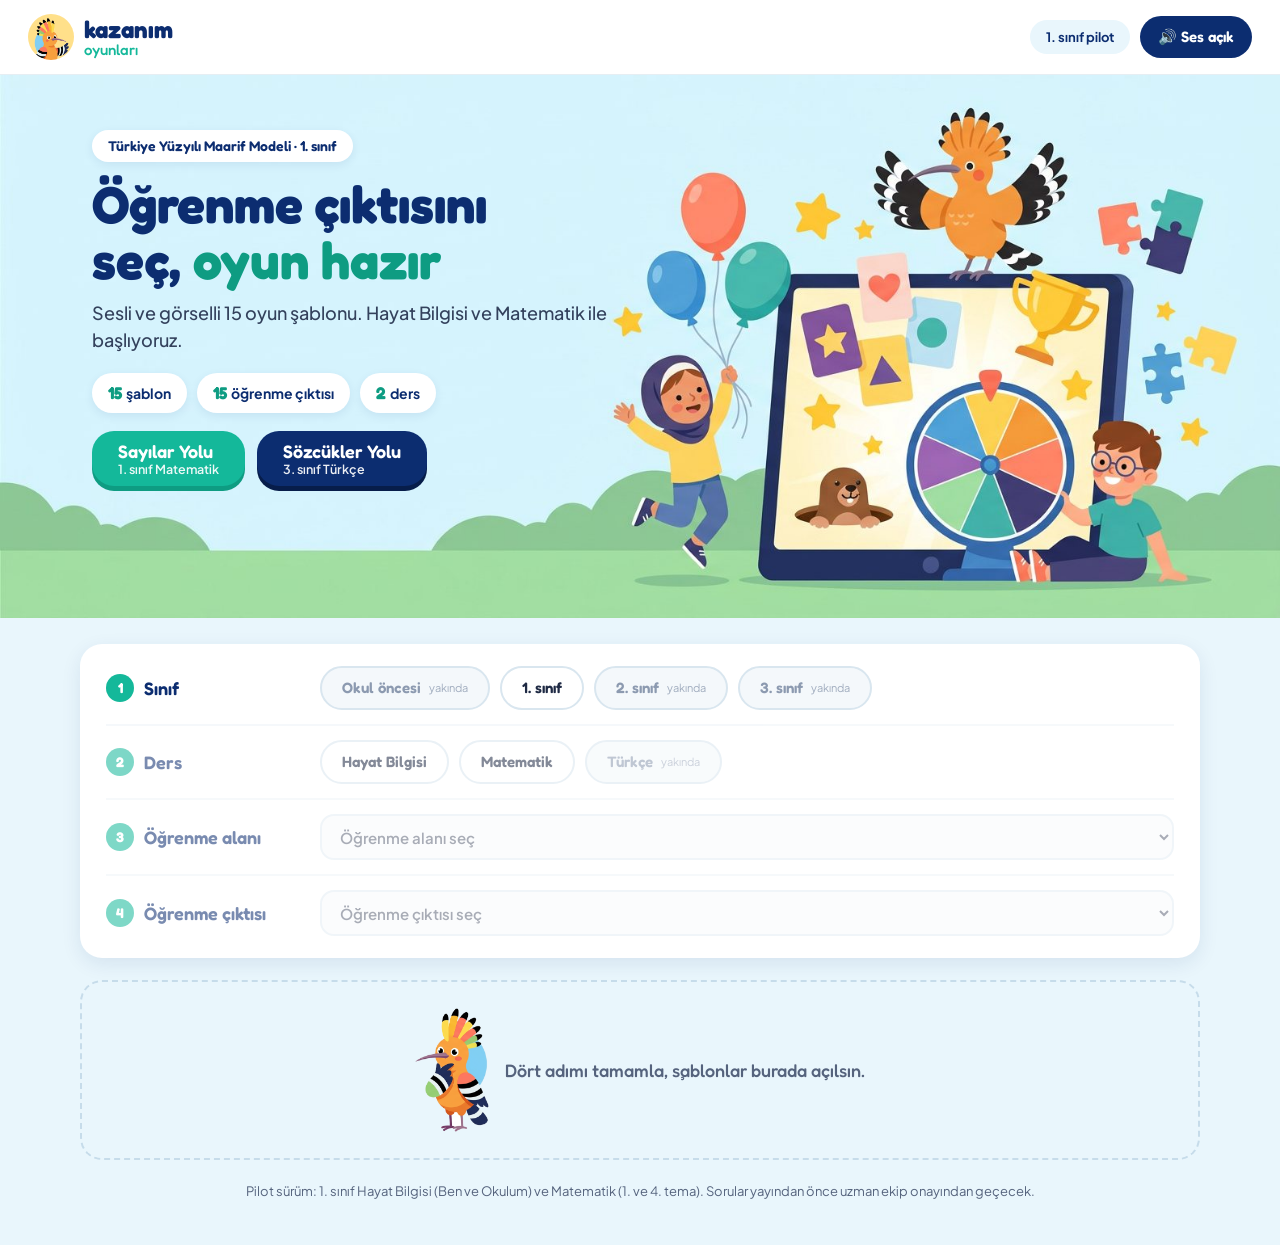
==== commit 29281328: "Dosya adreslerine sürüm ekle (tarayıcı eski sürümü göstermesin) Co-Authored-By: Claude Fable 5.2 <no" ====
--- a/index.html
+++ b/index.html
@@ -7,14 +7,14 @@
 <meta name="description" content="Türkiye Yüzyılı Maarif Modeli öğrenme çıktılarına göre sesli ve görselli ilkokul oyunları. Pilot sürüm.">
 <link rel="preconnect" href="https://fonts.googleapis.com">
 <link href="https://fonts.googleapis.com/css2?family=Fredoka:wght@500;600;700&family=Plus+Jakarta+Sans:wght@500;600;700&display=swap" rel="stylesheet">
-<link rel="stylesheet" href="style.css">
+<link rel="stylesheet" href="style.css?v=11200515">
 </head>
 <body>
 <div id="app"></div>
-<script src="assets.js"></script>
-<script src="data.js"></script>
-<script src="data-mat.js"></script>
-<script src="data-extra.js"></script>
-<script src="app.js"></script>
+<script src="assets.js?v=11200515"></script>
+<script src="data.js?v=11200515"></script>
+<script src="data-mat.js?v=11200515"></script>
+<script src="data-extra.js?v=11200515"></script>
+<script src="app.js?v=11200515"></script>
 </body>
 </html>
--- a/style.css
+++ b/style.css
@@ -548,3 +548,12 @@
 .go { border-radius: 999px; } .go.big { border-radius: 999px; box-shadow: 0 5px 0 #0E9C82; }
 @media (min-width: 821px) { .hero { aspect-ratio: 1584 / 672; max-height: 600px; display: flex; } .heroin { width: 100%; min-height: 0; padding-top: 0; padding-bottom: 6%; } }
 @media (max-width: 820px) { .hero { background-size: auto 56%; background-position: right -90px bottom; } .heroin { padding-bottom: 60vw; } }
+
+.trynew { display: inline-flex; align-items: center; gap: 4px; margin-top: 16px; font-family: var(--display); font-weight: 600; font-size: 18px; color: #fff; background: var(--teal); padding: 10px 24px; border-radius: 999px; text-decoration: none; box-shadow: 0 5px 0 #0E9C82; }
+.trynew:hover { filter: brightness(1.05); } .trynew:active { transform: translateY(4px); box-shadow: 0 1px 0 #0E9C82; }
+
+.tryrow { display: flex; flex-wrap: wrap; gap: 12px; margin-top: 18px; }
+.tryrow .trynew { margin-top: 0; flex-direction: column; align-items: flex-start; gap: 0; line-height: 1.15; padding: 10px 26px; border-radius: 22px; }
+.trynew small { font-family: var(--body); font-weight: 600; font-size: 12.5px; opacity: .92; }
+.trynew.alt { background: var(--navy); box-shadow: 0 5px 0 #071D4A; } .trynew.alt:active { box-shadow: 0 1px 0 #071D4A; }
+@media (max-width: 820px) { .heroin { padding-bottom: 66vw; } }
